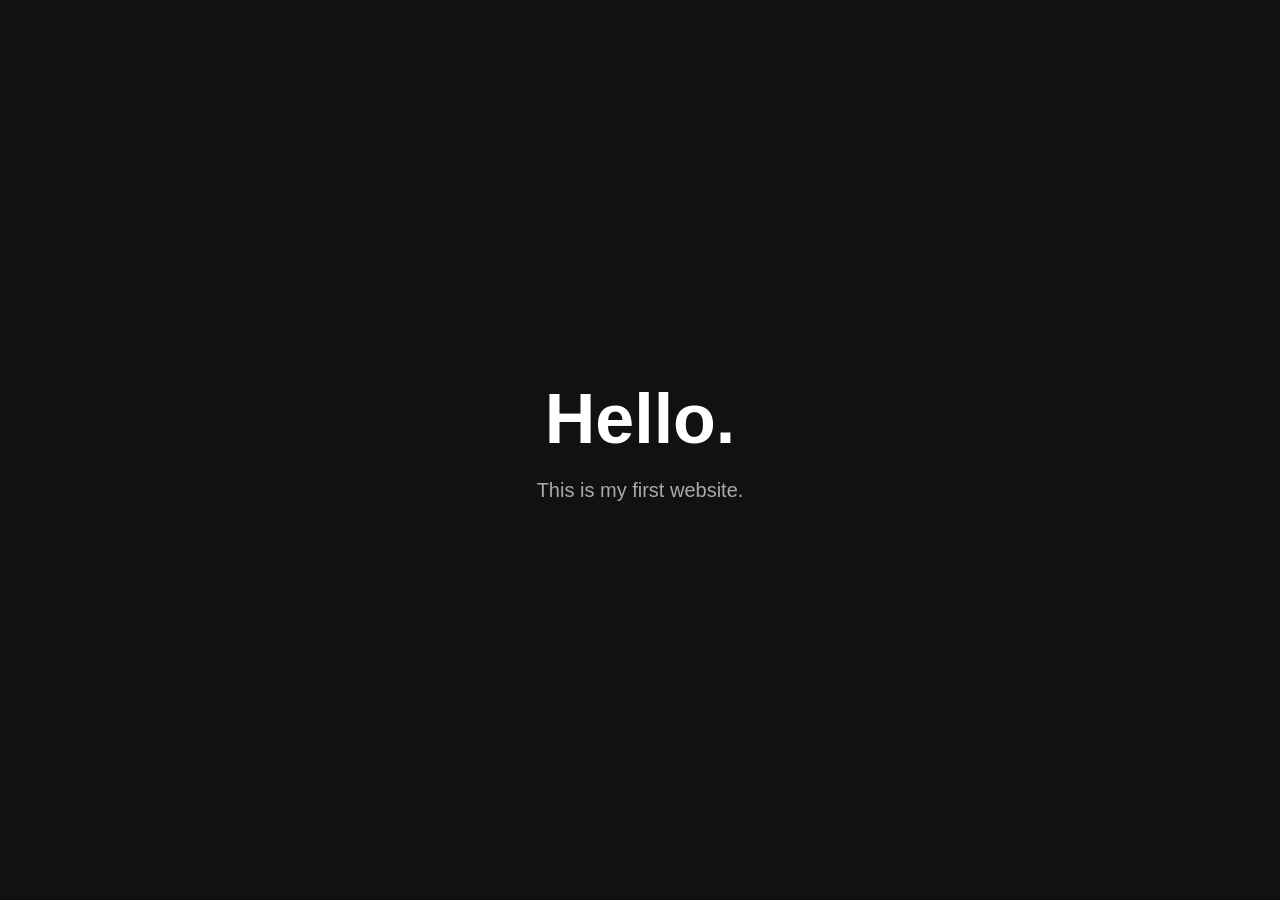
==== index.html @ 6b5e4e04 "Add initial HTML structure for the website" ====
<!DOCTYPE html>
<html lang="zh-CN">

<head>
    <meta charset="UTF-8">
    <meta name="viewport" content="width=device-width, initial-scale=1.0">
    <title>My Website</title>

    <style>
        body {
            margin: 0;
            font-family: Arial, sans-serif;
            background: #111;
            color: white;
        }

        .hero {
            height: 100vh;
            display: flex;
            flex-direction: column;
            justify-content: center;
            align-items: center;
        }

        h1 {
            font-size: 70px;
            margin: 0;
        }

        p {
            font-size: 20px;
            color: #aaa;
        }
    </style>
</head>

<body>

    <section class="hero">
        <h1>Hello.</h1>
        <p>This is my first website.</p>
    </section>

</body>

</html>
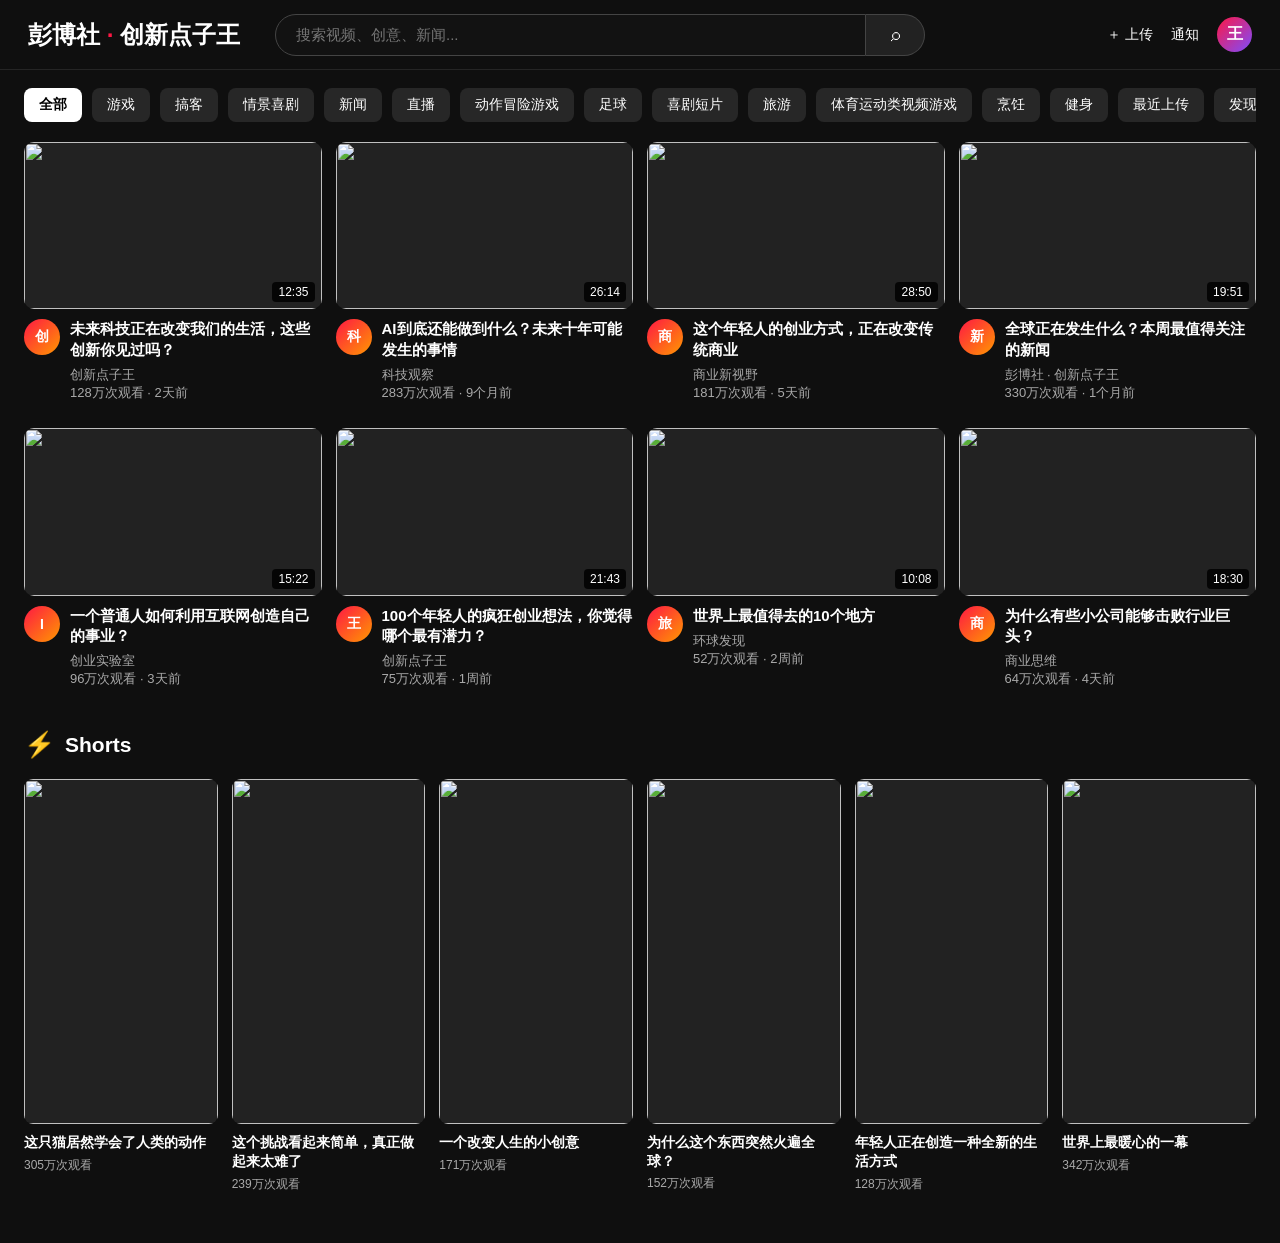
==== commit 7e3041f2: "Update index.html" ====
--- a/index.html
+++ b/index.html
@@ -1,46 +1,908 @@
 <!DOCTYPE html>
 <html lang="zh-CN">
-
 <head>
     <meta charset="UTF-8">
     <meta name="viewport" content="width=device-width, initial-scale=1.0">
-    <title>My Website</title>
+
+    <!-- 网站名称 -->
+    <title>彭博社 - 创新点子王</title>
 
     <style>
+        * {
+            box-sizing: border-box;
+            margin: 0;
+            padding: 0;
+        }
+
         body {
-            margin: 0;
-            font-family: Arial, sans-serif;
-            background: #111;
+            background: #0f0f0f;
+            color: #fff;
+            font-family: Arial, Helvetica, sans-serif;
+        }
+
+        /* =========================
+           顶部导航
+        ========================= */
+
+        .header {
+            height: 70px;
+            display: flex;
+            align-items: center;
+            padding: 0 28px;
+            border-bottom: 1px solid #252525;
+            position: sticky;
+            top: 0;
+            z-index: 100;
+            background: #0f0f0f;
+        }
+
+        .logo {
+            font-size: 24px;
+            font-weight: 900;
+            white-space: nowrap;
+            margin-right: 35px;
+        }
+
+        .logo span {
+            color: #ff1744;
+        }
+
+        .search {
+            flex: 1;
+            max-width: 650px;
+            display: flex;
+        }
+
+        .search input {
+            width: 100%;
+            height: 42px;
+            background: #121212;
+            border: 1px solid #444;
+            border-radius: 22px 0 0 22px;
             color: white;
-        }
-
-        .hero {
-            height: 100vh;
+            padding: 0 20px;
+            font-size: 15px;
+            outline: none;
+        }
+
+        .search button {
+            width: 65px;
+            border: 1px solid #444;
+            border-left: none;
+            border-radius: 0 22px 22px 0;
+            background: #222;
+            color: white;
+            cursor: pointer;
+            font-size: 18px;
+        }
+
+        .header-right {
+            margin-left: auto;
             display: flex;
-            flex-direction: column;
+            gap: 18px;
+            align-items: center;
+        }
+
+        .header-btn {
+            color: white;
+            font-size: 14px;
+            cursor: pointer;
+        }
+
+        .avatar {
+            width: 35px;
+            height: 35px;
+            background: linear-gradient(135deg, #ff1744, #7c4dff);
+            border-radius: 50%;
+            display: flex;
+            align-items: center;
             justify-content: center;
+            font-weight: bold;
+        }
+
+        /* =========================
+           页面主体
+        ========================= */
+
+        .main {
+            padding: 18px 24px 50px;
+        }
+
+        /* 分类 */
+
+        .categories {
+            display: flex;
+            gap: 10px;
+            overflow-x: auto;
+            padding-bottom: 20px;
+            scrollbar-width: none;
+        }
+
+        .categories::-webkit-scrollbar {
+            display: none;
+        }
+
+        .category {
+            flex-shrink: 0;
+            background: #272727;
+            border-radius: 8px;
+            padding: 8px 15px;
+            font-size: 14px;
+            cursor: pointer;
+            white-space: nowrap;
+            transition: .2s;
+        }
+
+        .category:hover {
+            background: #3b3b3b;
+        }
+
+        .category.active {
+            background: white;
+            color: black;
+            font-weight: bold;
+        }
+
+        /* =========================
+           视频网格
+        ========================= */
+
+        .video-grid {
+            display: grid;
+            grid-template-columns: repeat(4, 1fr);
+            gap: 26px 14px;
+        }
+
+        .video-card {
+            min-width: 0;
+            cursor: pointer;
+        }
+
+        .thumbnail {
+            position: relative;
+            width: 100%;
+            aspect-ratio: 16 / 9;
+            border-radius: 10px;
+            overflow: hidden;
+            background: #222;
+        }
+
+        .thumbnail img {
+            width: 100%;
+            height: 100%;
+            object-fit: cover;
+            transition: transform .3s;
+        }
+
+        .video-card:hover .thumbnail img {
+            transform: scale(1.04);
+        }
+
+        .duration {
+            position: absolute;
+            right: 7px;
+            bottom: 7px;
+            background: rgba(0,0,0,.85);
+            padding: 3px 6px;
+            border-radius: 4px;
+            font-size: 12px;
+        }
+
+        .video-info {
+            display: flex;
+            margin-top: 10px;
+        }
+
+        .channel-avatar {
+            width: 36px;
+            height: 36px;
+            flex-shrink: 0;
+            border-radius: 50%;
+            background: linear-gradient(135deg,#ff1744,#ff9800);
+            display: flex;
             align-items: center;
-        }
-
-        h1 {
-            font-size: 70px;
-            margin: 0;
-        }
-
-        p {
-            font-size: 20px;
+            justify-content: center;
+            font-size: 14px;
+            font-weight: bold;
+            margin-right: 10px;
+        }
+
+        .video-text {
+            min-width: 0;
+        }
+
+        .video-title {
+            font-size: 15px;
+            font-weight: 600;
+            line-height: 1.35;
+            display: -webkit-box;
+            -webkit-line-clamp: 2;
+            -webkit-box-orient: vertical;
+            overflow: hidden;
+        }
+
+        .video-meta {
+            margin-top: 6px;
             color: #aaa;
-        }
+            font-size: 13px;
+            line-height: 1.4;
+        }
+
+        /* =========================
+           Shorts
+        ========================= */
+
+        .shorts-section {
+            margin-top: 42px;
+        }
+
+        .shorts-title {
+            display: flex;
+            align-items: center;
+            gap: 10px;
+            margin-bottom: 20px;
+            font-size: 21px;
+            font-weight: bold;
+        }
+
+        .shorts-icon {
+            color: #ff1744;
+            font-size: 25px;
+        }
+
+        .shorts-grid {
+            display: grid;
+            grid-template-columns: repeat(6, 1fr);
+            gap: 14px;
+        }
+
+        .short-card {
+            cursor: pointer;
+            min-width: 0;
+        }
+
+        .short-thumbnail {
+            position: relative;
+            width: 100%;
+            aspect-ratio: 9 / 16;
+            border-radius: 9px;
+            overflow: hidden;
+            background: #222;
+        }
+
+        .short-thumbnail img {
+            width: 100%;
+            height: 100%;
+            object-fit: cover;
+            transition: transform .3s;
+        }
+
+        .short-card:hover img {
+            transform: scale(1.04);
+        }
+
+        .short-title {
+            margin-top: 9px;
+            font-size: 14px;
+            line-height: 1.35;
+            font-weight: 600;
+
+            display: -webkit-box;
+            -webkit-line-clamp: 2;
+            -webkit-box-orient: vertical;
+            overflow: hidden;
+        }
+
+        .short-views {
+            color: #aaa;
+            font-size: 12px;
+            margin-top: 5px;
+        }
+
+        /* =========================
+           手机端
+        ========================= */
+
+        @media (max-width: 1100px) {
+
+            .video-grid {
+                grid-template-columns: repeat(3, 1fr);
+            }
+
+            .shorts-grid {
+                grid-template-columns: repeat(5, 1fr);
+            }
+
+            .logo {
+                margin-right: 20px;
+            }
+        }
+
+        @media (max-width: 800px) {
+
+            .header {
+                padding: 0 15px;
+            }
+
+            .logo {
+                font-size: 19px;
+                margin-right: 15px;
+            }
+
+            .search {
+                display: none;
+            }
+
+            .main {
+                padding: 15px;
+            }
+
+            .video-grid {
+                grid-template-columns: repeat(2, 1fr);
+                gap: 22px 10px;
+            }
+
+            .shorts-grid {
+                grid-template-columns: repeat(3, 1fr);
+            }
+
+            .header-right {
+                gap: 10px;
+            }
+        }
+
+        @media (max-width: 500px) {
+
+            .video-grid {
+                grid-template-columns: 1fr;
+            }
+
+            .shorts-grid {
+                grid-template-columns: repeat(2, 1fr);
+            }
+
+            .header {
+                height: 58px;
+            }
+
+            .logo {
+                font-size: 17px;
+            }
+        }
+
     </style>
 </head>
 
 <body>
 
-    <section class="hero">
-        <h1>Hello.</h1>
-        <p>This is my first website.</p>
+<!-- =========================
+     顶部
+========================= -->
+
+<header class="header">
+
+    <div class="logo">
+        彭博社 <span>·</span> 创新点子王
+    </div>
+
+    <div class="search">
+        <input
+            type="text"
+            placeholder="搜索视频、创意、新闻..."
+        >
+        <button>⌕</button>
+    </div>
+
+    <div class="header-right">
+        <div class="header-btn">＋ 上传</div>
+        <div class="header-btn">通知</div>
+        <div class="avatar">王</div>
+    </div>
+
+</header>
+
+
+<!-- =========================
+     主体
+========================= -->
+
+<main class="main">
+
+    <!-- 分类 -->
+
+    <div class="categories">
+
+        <div class="category active">全部</div>
+        <div class="category">游戏</div>
+        <div class="category">搞客</div>
+        <div class="category">情景喜剧</div>
+        <div class="category">新闻</div>
+        <div class="category">直播</div>
+        <div class="category">动作冒险游戏</div>
+        <div class="category">足球</div>
+        <div class="category">喜剧短片</div>
+        <div class="category">旅游</div>
+        <div class="category">体育运动类视频游戏</div>
+        <div class="category">烹饪</div>
+        <div class="category">健身</div>
+        <div class="category">最近上传</div>
+        <div class="category">发现新视频</div>
+
+    </div>
+
+
+    <!-- =========================
+         普通视频
+    ========================= -->
+
+    <section class="video-grid">
+
+        <!-- 视频 1 -->
+
+        <article class="video-card">
+
+            <div class="thumbnail">
+                <img src="https://images.unsplash.com/photo-1518770660439-4636190af475?auto=format&fit=crop&w=1200&q=80">
+
+                <span class="duration">12:35</span>
+            </div>
+
+            <div class="video-info">
+
+                <div class="channel-avatar">创</div>
+
+                <div class="video-text">
+
+                    <div class="video-title">
+                        未来科技正在改变我们的生活，这些创新你见过吗？
+                    </div>
+
+                    <div class="video-meta">
+                        创新点子王<br>
+                        128万次观看 · 2天前
+                    </div>
+
+                </div>
+
+            </div>
+
+        </article>
+
+
+        <!-- 视频 2 -->
+
+        <article class="video-card">
+
+            <div class="thumbnail">
+
+                <img src="https://images.unsplash.com/photo-1485827404703-89b55fcc595e?auto=format&fit=crop&w=1200&q=80">
+
+                <span class="duration">26:14</span>
+
+            </div>
+
+            <div class="video-info">
+
+                <div class="channel-avatar">科</div>
+
+                <div class="video-text">
+
+                    <div class="video-title">
+                        AI到底还能做到什么？未来十年可能发生的事情
+                    </div>
+
+                    <div class="video-meta">
+                        科技观察<br>
+                        283万次观看 · 9个月前
+                    </div>
+
+                </div>
+
+            </div>
+
+        </article>
+
+
+        <!-- 视频 3 -->
+
+        <article class="video-card">
+
+            <div class="thumbnail">
+
+                <img src="https://images.unsplash.com/photo-1556761175-b413da4baf72?auto=format&fit=crop&w=1200&q=80">
+
+                <span class="duration">28:50</span>
+
+            </div>
+
+            <div class="video-info">
+
+                <div class="channel-avatar">商</div>
+
+                <div class="video-text">
+
+                    <div class="video-title">
+                        这个年轻人的创业方式，正在改变传统商业
+                    </div>
+
+                    <div class="video-meta">
+                        商业新视野<br>
+                        181万次观看 · 5天前
+                    </div>
+
+                </div>
+
+            </div>
+
+        </article>
+
+
+        <!-- 视频 4 -->
+
+        <article class="video-card">
+
+            <div class="thumbnail">
+
+                <img src="https://images.unsplash.com/photo-1495020689067-958852a7765e?auto=format&fit=crop&w=1200&q=80">
+
+                <span class="duration">19:51</span>
+
+            </div>
+
+            <div class="video-info">
+
+                <div class="channel-avatar">新</div>
+
+                <div class="video-text">
+
+                    <div class="video-title">
+                        全球正在发生什么？本周最值得关注的新闻
+                    </div>
+
+                    <div class="video-meta">
+                        彭博社 · 创新点子王<br>
+                        330万次观看 · 1个月前
+                    </div>
+
+                </div>
+
+            </div>
+
+        </article>
+
+
+        <!-- 视频 5 -->
+
+        <article class="video-card">
+
+            <div class="thumbnail">
+
+                <img src="https://images.unsplash.com/photo-1516321318423-f06f85e504b3?auto=format&fit=crop&w=1200&q=80">
+
+                <span class="duration">15:22</span>
+
+            </div>
+
+            <div class="video-info">
+
+                <div class="channel-avatar">I</div>
+
+                <div class="video-text">
+
+                    <div class="video-title">
+                        一个普通人如何利用互联网创造自己的事业？
+                    </div>
+
+                    <div class="video-meta">
+                        创业实验室<br>
+                        96万次观看 · 3天前
+                    </div>
+
+                </div>
+
+            </div>
+
+        </article>
+
+
+        <!-- 视频 6 -->
+
+        <article class="video-card">
+
+            <div class="thumbnail">
+
+                <img src="https://images.unsplash.com/photo-1517245386807-bb43f82c33c4?auto=format&fit=crop&w=1200&q=80">
+
+                <span class="duration">21:43</span>
+
+            </div>
+
+            <div class="video-info">
+
+                <div class="channel-avatar">王</div>
+
+                <div class="video-text">
+
+                    <div class="video-title">
+                        100个年轻人的疯狂创业想法，你觉得哪个最有潜力？
+                    </div>
+
+                    <div class="video-meta">
+                        创新点子王<br>
+                        75万次观看 · 1周前
+                    </div>
+
+                </div>
+
+            </div>
+
+        </article>
+
+
+        <!-- 视频 7 -->
+
+        <article class="video-card">
+
+            <div class="thumbnail">
+
+                <img src="https://images.unsplash.com/photo-1492724441997-5dc865305da7?auto=format&fit=crop&w=1200&q=80">
+
+                <span class="duration">10:08</span>
+
+            </div>
+
+            <div class="video-info">
+
+                <div class="channel-avatar">旅</div>
+
+                <div class="video-text">
+
+                    <div class="video-title">
+                        世界上最值得去的10个地方
+                    </div>
+
+                    <div class="video-meta">
+                        环球发现<br>
+                        52万次观看 · 2周前
+                    </div>
+
+                </div>
+
+            </div>
+
+        </article>
+
+
+        <!-- 视频 8 -->
+
+        <article class="video-card">
+
+            <div class="thumbnail">
+
+                <img src="https://images.unsplash.com/photo-1531482615713-2afd69097998?auto=format&fit=crop&w=1200&q=80">
+
+                <span class="duration">18:30</span>
+
+            </div>
+
+            <div class="video-info">
+
+                <div class="channel-avatar">商</div>
+
+                <div class="video-text">
+
+                    <div class="video-title">
+                        为什么有些小公司能够击败行业巨头？
+                    </div>
+
+                    <div class="video-meta">
+                        商业思维<br>
+                        64万次观看 · 4天前
+                    </div>
+
+                </div>
+
+            </div>
+
+        </article>
+
     </section>
 
+
+    <!-- =========================
+         Shorts
+    ========================= -->
+
+    <section class="shorts-section">
+
+        <div class="shorts-title">
+
+            <span class="shorts-icon">⚡</span>
+
+            Shorts
+
+        </div>
+
+
+        <div class="shorts-grid">
+
+
+            <article class="short-card">
+
+                <div class="short-thumbnail">
+
+                    <img src="https://images.unsplash.com/photo-1519052537078-e6302a4968d4?auto=format&fit=crop&w=700&q=80">
+
+                </div>
+
+                <div class="short-title">
+                    这只猫居然学会了人类的动作
+                </div>
+
+                <div class="short-views">
+                    305万次观看
+                </div>
+
+            </article>
+
+
+            <article class="short-card">
+
+                <div class="short-thumbnail">
+
+                    <img src="https://images.unsplash.com/photo-1493225457124-a3eb161ffa5f?auto=format&fit=crop&w=700&q=80">
+
+                </div>
+
+                <div class="short-title">
+                    这个挑战看起来简单，真正做起来太难了
+                </div>
+
+                <div class="short-views">
+                    239万次观看
+                </div>
+
+            </article>
+
+
+            <article class="short-card">
+
+                <div class="short-thumbnail">
+
+                    <img src="https://images.unsplash.com/photo-1501386761578-eac5c94b800a?auto=format&fit=crop&w=700&q=80">
+
+                </div>
+
+                <div class="short-title">
+                    一个改变人生的小创意
+                </div>
+
+                <div class="short-views">
+                    171万次观看
+                </div>
+
+            </article>
+
+
+            <article class="short-card">
+
+                <div class="short-thumbnail">
+
+                    <img src="https://images.unsplash.com/photo-1531058020387-3be344556be6?auto=format&fit=crop&w=700&q=80">
+
+                </div>
+
+                <div class="short-title">
+                    为什么这个东西突然火遍全球？
+                </div>
+
+                <div class="short-views">
+                    152万次观看
+                </div>
+
+            </article>
+
+
+            <article class="short-card">
+
+                <div class="short-thumbnail">
+
+                    <img src="https://images.unsplash.com/photo-1556761175-4b46a572b786?auto=format&fit=crop&w=700&q=80">
+
+                </div>
+
+                <div class="short-title">
+                    年轻人正在创造一种全新的生活方式
+                </div>
+
+                <div class="short-views">
+                    128万次观看
+                </div>
+
+            </article>
+
+
+            <article class="short-card">
+
+                <div class="short-thumbnail">
+
+                    <img src="https://images.unsplash.com/photo-1529156069898-49953e39b3ac?auto=format&fit=crop&w=700&q=80">
+
+                </div>
+
+                <div class="short-title">
+                    世界上最暖心的一幕
+                </div>
+
+                <div class="short-views">
+                    342万次观看
+                </div>
+
+            </article>
+
+
+        </div>
+
+    </section>
+
+</main>
+
+
+<script>
+
+    // 分类按钮点击效果
+
+    const categories = document.querySelectorAll(".category");
+
+    categories.forEach(category => {
+
+        category.addEventListener("click", () => {
+
+            categories.forEach(item => {
+                item.classList.remove("active");
+            });
+
+            category.classList.add("active");
+
+        });
+
+    });
+
+
+    // 搜索功能
+
+    const searchInput = document.querySelector(".search input");
+
+    searchInput.addEventListener("keydown", function(event) {
+
+        if (event.key === "Enter") {
+
+            const keyword = this.value.trim();
+
+            if (keyword) {
+                alert("正在搜索：" + keyword);
+            }
+
+        }
+
+    });
+
+
+    // 视频点击
+
+    const cards = document.querySelectorAll(".video-card, .short-card");
+
+    cards.forEach(card => {
+
+        card.addEventListener("click", () => {
+
+            alert("这里以后可以跳转到视频播放页面");
+
+        });
+
+    });
+
+</script>
+
 </body>
-
 </html>
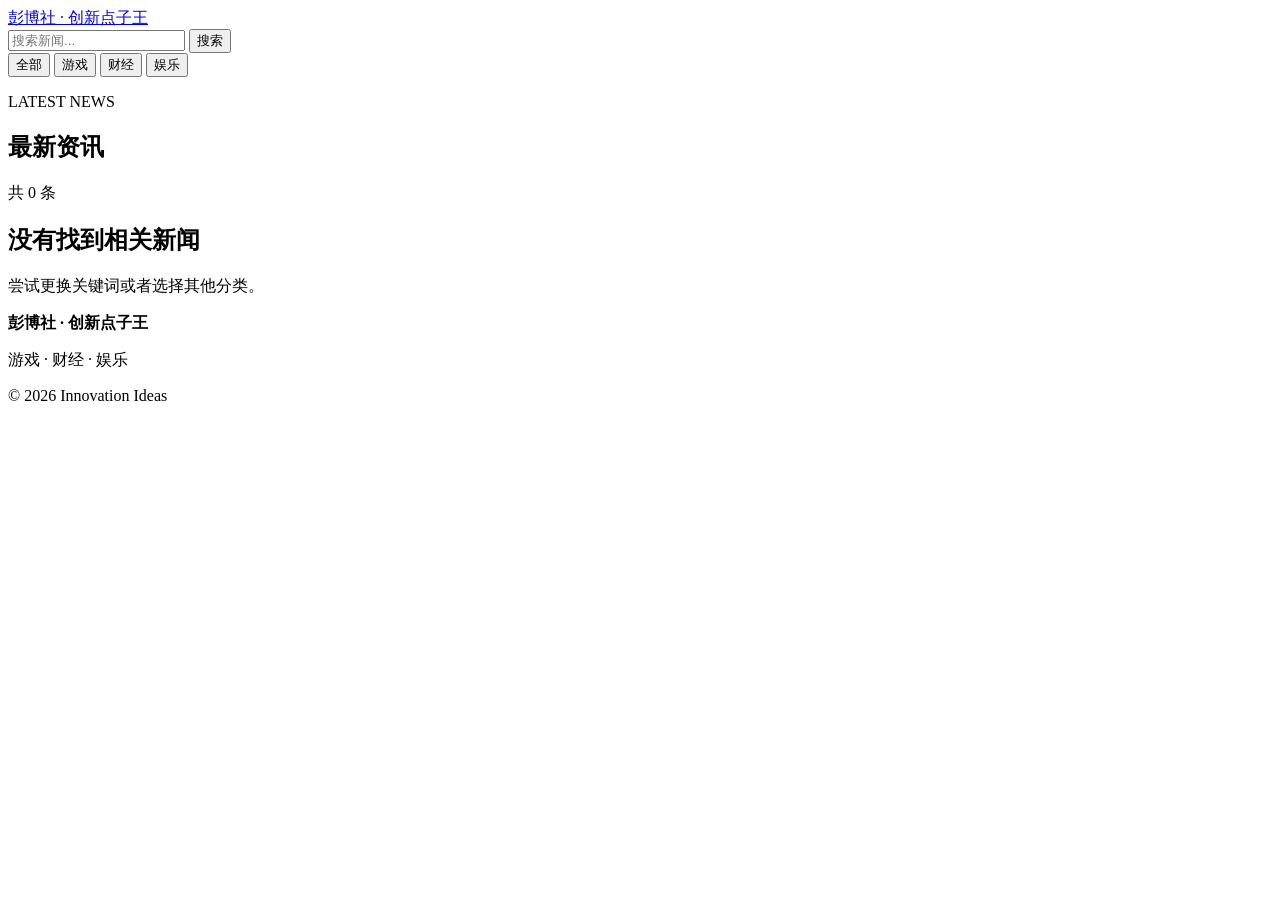
==== commit d748c3be: "Update index.html" ====
--- a/index.html
+++ b/index.html
@@ -1,908 +1,175 @@
 <!DOCTYPE html>
 <html lang="zh-CN">
+
 <head>
     <meta charset="UTF-8">
-    <meta name="viewport" content="width=device-width, initial-scale=1.0">
 
-    <!-- 网站名称 -->
-    <title>彭博社 - 创新点子王</title>
+    <meta name="viewport"
+        content="width=device-width, initial-scale=1.0">
 
-    <style>
-        * {
-            box-sizing: border-box;
-            margin: 0;
-            padding: 0;
-        }
+    <meta name="description"
+        content="彭博社 · 创新点子王 —— 游戏、财经、娱乐新闻">
 
-        body {
-            background: #0f0f0f;
-            color: #fff;
-            font-family: Arial, Helvetica, sans-serif;
-        }
+    <title>彭博社 · 创新点子王</title>
 
-        /* =========================
-           顶部导航
-        ========================= */
-
-        .header {
-            height: 70px;
-            display: flex;
-            align-items: center;
-            padding: 0 28px;
-            border-bottom: 1px solid #252525;
-            position: sticky;
-            top: 0;
-            z-index: 100;
-            background: #0f0f0f;
-        }
-
-        .logo {
-            font-size: 24px;
-            font-weight: 900;
-            white-space: nowrap;
-            margin-right: 35px;
-        }
-
-        .logo span {
-            color: #ff1744;
-        }
-
-        .search {
-            flex: 1;
-            max-width: 650px;
-            display: flex;
-        }
-
-        .search input {
-            width: 100%;
-            height: 42px;
-            background: #121212;
-            border: 1px solid #444;
-            border-radius: 22px 0 0 22px;
-            color: white;
-            padding: 0 20px;
-            font-size: 15px;
-            outline: none;
-        }
-
-        .search button {
-            width: 65px;
-            border: 1px solid #444;
-            border-left: none;
-            border-radius: 0 22px 22px 0;
-            background: #222;
-            color: white;
-            cursor: pointer;
-            font-size: 18px;
-        }
-
-        .header-right {
-            margin-left: auto;
-            display: flex;
-            gap: 18px;
-            align-items: center;
-        }
-
-        .header-btn {
-            color: white;
-            font-size: 14px;
-            cursor: pointer;
-        }
-
-        .avatar {
-            width: 35px;
-            height: 35px;
-            background: linear-gradient(135deg, #ff1744, #7c4dff);
-            border-radius: 50%;
-            display: flex;
-            align-items: center;
-            justify-content: center;
-            font-weight: bold;
-        }
-
-        /* =========================
-           页面主体
-        ========================= */
-
-        .main {
-            padding: 18px 24px 50px;
-        }
-
-        /* 分类 */
-
-        .categories {
-            display: flex;
-            gap: 10px;
-            overflow-x: auto;
-            padding-bottom: 20px;
-            scrollbar-width: none;
-        }
-
-        .categories::-webkit-scrollbar {
-            display: none;
-        }
-
-        .category {
-            flex-shrink: 0;
-            background: #272727;
-            border-radius: 8px;
-            padding: 8px 15px;
-            font-size: 14px;
-            cursor: pointer;
-            white-space: nowrap;
-            transition: .2s;
-        }
-
-        .category:hover {
-            background: #3b3b3b;
-        }
-
-        .category.active {
-            background: white;
-            color: black;
-            font-weight: bold;
-        }
-
-        /* =========================
-           视频网格
-        ========================= */
-
-        .video-grid {
-            display: grid;
-            grid-template-columns: repeat(4, 1fr);
-            gap: 26px 14px;
-        }
-
-        .video-card {
-            min-width: 0;
-            cursor: pointer;
-        }
-
-        .thumbnail {
-            position: relative;
-            width: 100%;
-            aspect-ratio: 16 / 9;
-            border-radius: 10px;
-            overflow: hidden;
-            background: #222;
-        }
-
-        .thumbnail img {
-            width: 100%;
-            height: 100%;
-            object-fit: cover;
-            transition: transform .3s;
-        }
-
-        .video-card:hover .thumbnail img {
-            transform: scale(1.04);
-        }
-
-        .duration {
-            position: absolute;
-            right: 7px;
-            bottom: 7px;
-            background: rgba(0,0,0,.85);
-            padding: 3px 6px;
-            border-radius: 4px;
-            font-size: 12px;
-        }
-
-        .video-info {
-            display: flex;
-            margin-top: 10px;
-        }
-
-        .channel-avatar {
-            width: 36px;
-            height: 36px;
-            flex-shrink: 0;
-            border-radius: 50%;
-            background: linear-gradient(135deg,#ff1744,#ff9800);
-            display: flex;
-            align-items: center;
-            justify-content: center;
-            font-size: 14px;
-            font-weight: bold;
-            margin-right: 10px;
-        }
-
-        .video-text {
-            min-width: 0;
-        }
-
-        .video-title {
-            font-size: 15px;
-            font-weight: 600;
-            line-height: 1.35;
-            display: -webkit-box;
-            -webkit-line-clamp: 2;
-            -webkit-box-orient: vertical;
-            overflow: hidden;
-        }
-
-        .video-meta {
-            margin-top: 6px;
-            color: #aaa;
-            font-size: 13px;
-            line-height: 1.4;
-        }
-
-        /* =========================
-           Shorts
-        ========================= */
-
-        .shorts-section {
-            margin-top: 42px;
-        }
-
-        .shorts-title {
-            display: flex;
-            align-items: center;
-            gap: 10px;
-            margin-bottom: 20px;
-            font-size: 21px;
-            font-weight: bold;
-        }
-
-        .shorts-icon {
-            color: #ff1744;
-            font-size: 25px;
-        }
-
-        .shorts-grid {
-            display: grid;
-            grid-template-columns: repeat(6, 1fr);
-            gap: 14px;
-        }
-
-        .short-card {
-            cursor: pointer;
-            min-width: 0;
-        }
-
-        .short-thumbnail {
-            position: relative;
-            width: 100%;
-            aspect-ratio: 9 / 16;
-            border-radius: 9px;
-            overflow: hidden;
-            background: #222;
-        }
-
-        .short-thumbnail img {
-            width: 100%;
-            height: 100%;
-            object-fit: cover;
-            transition: transform .3s;
-        }
-
-        .short-card:hover img {
-            transform: scale(1.04);
-        }
-
-        .short-title {
-            margin-top: 9px;
-            font-size: 14px;
-            line-height: 1.35;
-            font-weight: 600;
-
-            display: -webkit-box;
-            -webkit-line-clamp: 2;
-            -webkit-box-orient: vertical;
-            overflow: hidden;
-        }
-
-        .short-views {
-            color: #aaa;
-            font-size: 12px;
-            margin-top: 5px;
-        }
-
-        /* =========================
-           手机端
-        ========================= */
-
-        @media (max-width: 1100px) {
-
-            .video-grid {
-                grid-template-columns: repeat(3, 1fr);
-            }
-
-            .shorts-grid {
-                grid-template-columns: repeat(5, 1fr);
-            }
-
-            .logo {
-                margin-right: 20px;
-            }
-        }
-
-        @media (max-width: 800px) {
-
-            .header {
-                padding: 0 15px;
-            }
-
-            .logo {
-                font-size: 19px;
-                margin-right: 15px;
-            }
-
-            .search {
-                display: none;
-            }
-
-            .main {
-                padding: 15px;
-            }
-
-            .video-grid {
-                grid-template-columns: repeat(2, 1fr);
-                gap: 22px 10px;
-            }
-
-            .shorts-grid {
-                grid-template-columns: repeat(3, 1fr);
-            }
-
-            .header-right {
-                gap: 10px;
-            }
-        }
-
-        @media (max-width: 500px) {
-
-            .video-grid {
-                grid-template-columns: 1fr;
-            }
-
-            .shorts-grid {
-                grid-template-columns: repeat(2, 1fr);
-            }
-
-            .header {
-                height: 58px;
-            }
-
-            .logo {
-                font-size: 17px;
-            }
-        }
-
-    </style>
+    <link rel="stylesheet" href="style.css">
 </head>
 
 <body>
 
-<!-- =========================
-     顶部
-========================= -->
+    <!-- =========================
+         顶部
+    ========================== -->
 
-<header class="header">
+    <header class="site-header">
 
-    <div class="logo">
-        彭博社 <span>·</span> 创新点子王
-    </div>
+        <div class="header-inner">
 
-    <div class="search">
-        <input
-            type="text"
-            placeholder="搜索视频、创意、新闻..."
-        >
-        <button>⌕</button>
-    </div>
+            <a href="index.html" class="logo">
+                彭博社 · 创新点子王
+            </a>
 
-    <div class="header-right">
-        <div class="header-btn">＋ 上传</div>
-        <div class="header-btn">通知</div>
-        <div class="avatar">王</div>
-    </div>
+            <div class="header-right">
 
-</header>
+                <div class="search-box">
+                    <input
+                        type="text"
+                        id="searchInput"
+                        placeholder="搜索新闻..."
+                    >
 
-
-<!-- =========================
-     主体
-========================= -->
-
-<main class="main">
-
-    <!-- 分类 -->
-
-    <div class="categories">
-
-        <div class="category active">全部</div>
-        <div class="category">游戏</div>
-        <div class="category">搞客</div>
-        <div class="category">情景喜剧</div>
-        <div class="category">新闻</div>
-        <div class="category">直播</div>
-        <div class="category">动作冒险游戏</div>
-        <div class="category">足球</div>
-        <div class="category">喜剧短片</div>
-        <div class="category">旅游</div>
-        <div class="category">体育运动类视频游戏</div>
-        <div class="category">烹饪</div>
-        <div class="category">健身</div>
-        <div class="category">最近上传</div>
-        <div class="category">发现新视频</div>
-
-    </div>
-
-
-    <!-- =========================
-         普通视频
-    ========================= -->
-
-    <section class="video-grid">
-
-        <!-- 视频 1 -->
-
-        <article class="video-card">
-
-            <div class="thumbnail">
-                <img src="https://images.unsplash.com/photo-1518770660439-4636190af475?auto=format&fit=crop&w=1200&q=80">
-
-                <span class="duration">12:35</span>
-            </div>
-
-            <div class="video-info">
-
-                <div class="channel-avatar">创</div>
-
-                <div class="video-text">
-
-                    <div class="video-title">
-                        未来科技正在改变我们的生活，这些创新你见过吗？
-                    </div>
-
-                    <div class="video-meta">
-                        创新点子王<br>
-                        128万次观看 · 2天前
-                    </div>
-
+                    <button id="searchButton">
+                        搜索
+                    </button>
                 </div>
 
             </div>
 
-        </article>
+        </div>
 
-
-        <!-- 视频 2 -->
-
-        <article class="video-card">
-
-            <div class="thumbnail">
-
-                <img src="https://images.unsplash.com/photo-1485827404703-89b55fcc595e?auto=format&fit=crop&w=1200&q=80">
-
-                <span class="duration">26:14</span>
-
-            </div>
-
-            <div class="video-info">
-
-                <div class="channel-avatar">科</div>
-
-                <div class="video-text">
-
-                    <div class="video-title">
-                        AI到底还能做到什么？未来十年可能发生的事情
-                    </div>
-
-                    <div class="video-meta">
-                        科技观察<br>
-                        283万次观看 · 9个月前
-                    </div>
-
-                </div>
-
-            </div>
-
-        </article>
-
-
-        <!-- 视频 3 -->
-
-        <article class="video-card">
-
-            <div class="thumbnail">
-
-                <img src="https://images.unsplash.com/photo-1556761175-b413da4baf72?auto=format&fit=crop&w=1200&q=80">
-
-                <span class="duration">28:50</span>
-
-            </div>
-
-            <div class="video-info">
-
-                <div class="channel-avatar">商</div>
-
-                <div class="video-text">
-
-                    <div class="video-title">
-                        这个年轻人的创业方式，正在改变传统商业
-                    </div>
-
-                    <div class="video-meta">
-                        商业新视野<br>
-                        181万次观看 · 5天前
-                    </div>
-
-                </div>
-
-            </div>
-
-        </article>
-
-
-        <!-- 视频 4 -->
-
-        <article class="video-card">
-
-            <div class="thumbnail">
-
-                <img src="https://images.unsplash.com/photo-1495020689067-958852a7765e?auto=format&fit=crop&w=1200&q=80">
-
-                <span class="duration">19:51</span>
-
-            </div>
-
-            <div class="video-info">
-
-                <div class="channel-avatar">新</div>
-
-                <div class="video-text">
-
-                    <div class="video-title">
-                        全球正在发生什么？本周最值得关注的新闻
-                    </div>
-
-                    <div class="video-meta">
-                        彭博社 · 创新点子王<br>
-                        330万次观看 · 1个月前
-                    </div>
-
-                </div>
-
-            </div>
-
-        </article>
-
-
-        <!-- 视频 5 -->
-
-        <article class="video-card">
-
-            <div class="thumbnail">
-
-                <img src="https://images.unsplash.com/photo-1516321318423-f06f85e504b3?auto=format&fit=crop&w=1200&q=80">
-
-                <span class="duration">15:22</span>
-
-            </div>
-
-            <div class="video-info">
-
-                <div class="channel-avatar">I</div>
-
-                <div class="video-text">
-
-                    <div class="video-title">
-                        一个普通人如何利用互联网创造自己的事业？
-                    </div>
-
-                    <div class="video-meta">
-                        创业实验室<br>
-                        96万次观看 · 3天前
-                    </div>
-
-                </div>
-
-            </div>
-
-        </article>
-
-
-        <!-- 视频 6 -->
-
-        <article class="video-card">
-
-            <div class="thumbnail">
-
-                <img src="https://images.unsplash.com/photo-1517245386807-bb43f82c33c4?auto=format&fit=crop&w=1200&q=80">
-
-                <span class="duration">21:43</span>
-
-            </div>
-
-            <div class="video-info">
-
-                <div class="channel-avatar">王</div>
-
-                <div class="video-text">
-
-                    <div class="video-title">
-                        100个年轻人的疯狂创业想法，你觉得哪个最有潜力？
-                    </div>
-
-                    <div class="video-meta">
-                        创新点子王<br>
-                        75万次观看 · 1周前
-                    </div>
-
-                </div>
-
-            </div>
-
-        </article>
-
-
-        <!-- 视频 7 -->
-
-        <article class="video-card">
-
-            <div class="thumbnail">
-
-                <img src="https://images.unsplash.com/photo-1492724441997-5dc865305da7?auto=format&fit=crop&w=1200&q=80">
-
-                <span class="duration">10:08</span>
-
-            </div>
-
-            <div class="video-info">
-
-                <div class="channel-avatar">旅</div>
-
-                <div class="video-text">
-
-                    <div class="video-title">
-                        世界上最值得去的10个地方
-                    </div>
-
-                    <div class="video-meta">
-                        环球发现<br>
-                        52万次观看 · 2周前
-                    </div>
-
-                </div>
-
-            </div>
-
-        </article>
-
-
-        <!-- 视频 8 -->
-
-        <article class="video-card">
-
-            <div class="thumbnail">
-
-                <img src="https://images.unsplash.com/photo-1531482615713-2afd69097998?auto=format&fit=crop&w=1200&q=80">
-
-                <span class="duration">18:30</span>
-
-            </div>
-
-            <div class="video-info">
-
-                <div class="channel-avatar">商</div>
-
-                <div class="video-text">
-
-                    <div class="video-title">
-                        为什么有些小公司能够击败行业巨头？
-                    </div>
-
-                    <div class="video-meta">
-                        商业思维<br>
-                        64万次观看 · 4天前
-                    </div>
-
-                </div>
-
-            </div>
-
-        </article>
-
-    </section>
+    </header>
 
 
     <!-- =========================
-         Shorts
-    ========================= -->
+         分类导航
+    ========================== -->
 
-    <section class="shorts-section">
+    <nav class="category-nav">
 
-        <div class="shorts-title">
+        <div class="category-inner">
 
-            <span class="shorts-icon">⚡</span>
+            <button
+                class="category-button active"
+                data-category="全部">
+                全部
+            </button>
 
-            Shorts
+            <button
+                class="category-button"
+                data-category="游戏">
+                游戏
+            </button>
+
+            <button
+                class="category-button"
+                data-category="财经">
+                财经
+            </button>
+
+            <button
+                class="category-button"
+                data-category="娱乐">
+                娱乐
+            </button>
 
         </div>
 
-
-        <div class="shorts-grid">
+    </nav>
 
 
-            <article class="short-card">
+    <!-- =========================
+         主内容
+    ========================== -->
 
-                <div class="short-thumbnail">
+    <main class="main-container">
 
-                    <img src="https://images.unsplash.com/photo-1519052537078-e6302a4968d4?auto=format&fit=crop&w=700&q=80">
+        <!-- 页面标题 -->
 
-                </div>
+        <section class="page-heading">
 
-                <div class="short-title">
-                    这只猫居然学会了人类的动作
-                </div>
+            <div>
+                <p class="small-heading">
+                    LATEST NEWS
+                </p>
 
-                <div class="short-views">
-                    305万次观看
-                </div>
+                <h1 id="pageTitle">
+                    最新资讯
+                </h1>
+            </div>
 
-            </article>
+            <p class="news-count">
+                共 <span id="newsCount">0</span> 条
+            </p>
+
+        </section>
 
 
-            <article class="short-card">
+        <!-- =========================
+             新闻区域
+        ========================== -->
 
-                <div class="short-thumbnail">
+        <section
+            id="newsGrid"
+            class="news-grid">
 
-                    <img src="https://images.unsplash.com/photo-1493225457124-a3eb161ffa5f?auto=format&fit=crop&w=700&q=80">
+            <!-- JavaScript 会自动生成新闻 -->
 
-                </div>
-
-                <div class="short-title">
-                    这个挑战看起来简单，真正做起来太难了
-                </div>
-
-                <div class="short-views">
-                    239万次观看
-                </div>
-
-            </article>
+        </section>
 
 
-            <article class="short-card">
+        <!-- 没有搜索结果 -->
 
-                <div class="short-thumbnail">
+        <div
+            id="emptyMessage"
+            class="empty-message">
 
-                    <img src="https://images.unsplash.com/photo-1501386761578-eac5c94b800a?auto=format&fit=crop&w=700&q=80">
+            <h2>没有找到相关新闻</h2>
 
-                </div>
-
-                <div class="short-title">
-                    一个改变人生的小创意
-                </div>
-
-                <div class="short-views">
-                    171万次观看
-                </div>
-
-            </article>
-
-
-            <article class="short-card">
-
-                <div class="short-thumbnail">
-
-                    <img src="https://images.unsplash.com/photo-1531058020387-3be344556be6?auto=format&fit=crop&w=700&q=80">
-
-                </div>
-
-                <div class="short-title">
-                    为什么这个东西突然火遍全球？
-                </div>
-
-                <div class="short-views">
-                    152万次观看
-                </div>
-
-            </article>
-
-
-            <article class="short-card">
-
-                <div class="short-thumbnail">
-
-                    <img src="https://images.unsplash.com/photo-1556761175-4b46a572b786?auto=format&fit=crop&w=700&q=80">
-
-                </div>
-
-                <div class="short-title">
-                    年轻人正在创造一种全新的生活方式
-                </div>
-
-                <div class="short-views">
-                    128万次观看
-                </div>
-
-            </article>
-
-
-            <article class="short-card">
-
-                <div class="short-thumbnail">
-
-                    <img src="https://images.unsplash.com/photo-1529156069898-49953e39b3ac?auto=format&fit=crop&w=700&q=80">
-
-                </div>
-
-                <div class="short-title">
-                    世界上最暖心的一幕
-                </div>
-
-                <div class="short-views">
-                    342万次观看
-                </div>
-
-            </article>
-
+            <p>
+                尝试更换关键词或者选择其他分类。
+            </p>
 
         </div>
 
-    </section>
-
-</main>
+    </main>
 
 
-<script>
+    <!-- =========================
+         页脚
+    ========================== -->
 
-    // 分类按钮点击效果
+    <footer class="site-footer">
 
-    const categories = document.querySelectorAll(".category");
+        <div class="footer-inner">
 
-    categories.forEach(category => {
+            <div>
+                <strong>彭博社 · 创新点子王</strong>
+                <p>
+                    游戏 · 财经 · 娱乐
+                </p>
+            </div>
 
-        category.addEventListener("click", () => {
+            <div class="footer-copy">
+                © 2026 Innovation Ideas
+            </div>
 
-            categories.forEach(item => {
-                item.classList.remove("active");
-            });
+        </div>
 
-            category.classList.add("active");
-
-        });
-
-    });
+    </footer>
 
 
-    // 搜索功能
-
-    const searchInput = document.querySelector(".search input");
-
-    searchInput.addEventListener("keydown", function(event) {
-
-        if (event.key === "Enter") {
-
-            const keyword = this.value.trim();
-
-            if (keyword) {
-                alert("正在搜索：" + keyword);
-            }
-
-        }
-
-    });
-
-
-    // 视频点击
-
-    const cards = document.querySelectorAll(".video-card, .short-card");
-
-    cards.forEach(card => {
-
-        card.addEventListener("click", () => {
-
-            alert("这里以后可以跳转到视频播放页面");
-
-        });
-
-    });
-
-</script>
+    <script src="script.js"></script>
 
 </body>
+
 </html>
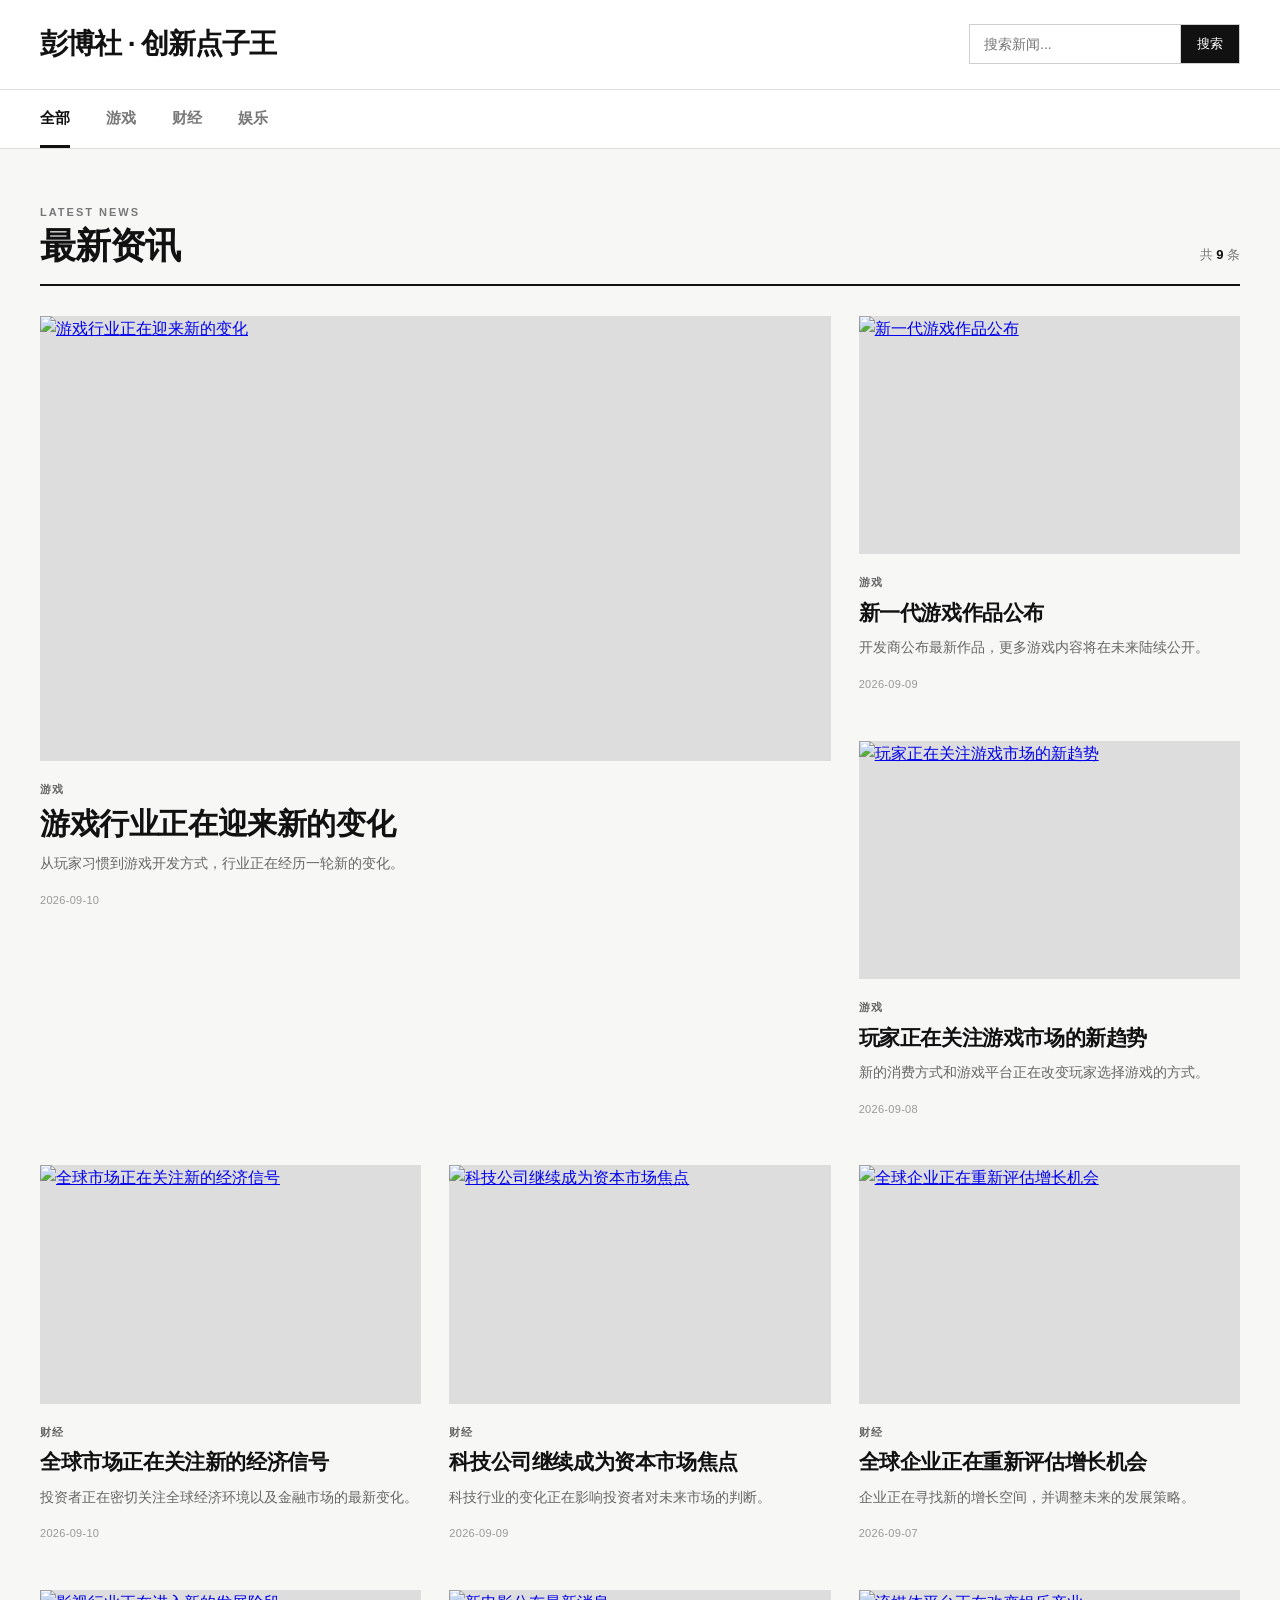
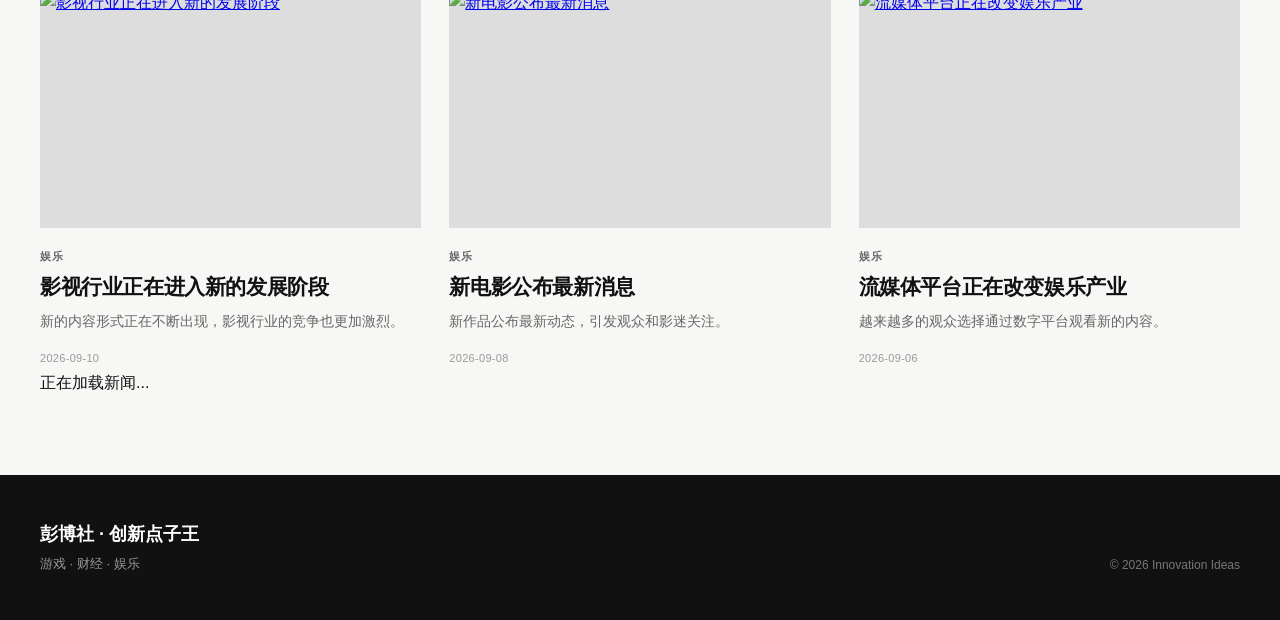
==== commit 593e24d7: "Update index.html" ====
--- a/index.html
+++ b/index.html
@@ -2,173 +2,194 @@
 <html lang="zh-CN">
 
 <head>
+
     <meta charset="UTF-8">
 
     <meta name="viewport"
         content="width=device-width, initial-scale=1.0">
 
     <meta name="description"
-        content="彭博社 · 创新点子王 —— 游戏、财经、娱乐新闻">
+        content="彭博社 · 创新点子王">
 
     <title>彭博社 · 创新点子王</title>
 
     <link rel="stylesheet" href="style.css">
+
 </head>
+
 
 <body>
 
-    <!-- =========================
-         顶部
-    ========================== -->
 
-    <header class="site-header">
+<header class="site-header">
 
-        <div class="header-inner">
+    <div class="header-inner">
 
-            <a href="index.html" class="logo">
-                彭博社 · 创新点子王
-            </a>
+        <a href="/" class="logo">
+            彭博社 · 创新点子王
+        </a>
 
-            <div class="header-right">
+        <div class="search-box">
 
-                <div class="search-box">
-                    <input
-                        type="text"
-                        id="searchInput"
-                        placeholder="搜索新闻..."
-                    >
+            <input
+                id="searchInput"
+                type="text"
+                placeholder="搜索新闻..."
+            >
 
-                    <button id="searchButton">
-                        搜索
-                    </button>
-                </div>
-
-            </div>
-
-        </div>
-
-    </header>
-
-
-    <!-- =========================
-         分类导航
-    ========================== -->
-
-    <nav class="category-nav">
-
-        <div class="category-inner">
-
-            <button
-                class="category-button active"
-                data-category="全部">
-                全部
-            </button>
-
-            <button
-                class="category-button"
-                data-category="游戏">
-                游戏
-            </button>
-
-            <button
-                class="category-button"
-                data-category="财经">
-                财经
-            </button>
-
-            <button
-                class="category-button"
-                data-category="娱乐">
-                娱乐
+            <button id="searchButton">
+                搜索
             </button>
 
         </div>
 
-    </nav>
+    </div>
+
+</header>
 
 
-    <!-- =========================
-         主内容
-    ========================== -->
 
-    <main class="main-container">
+<nav class="category-nav">
 
-        <!-- 页面标题 -->
+    <div class="category-inner">
 
-        <section class="page-heading">
+        <button
+            class="category-button active"
+            data-category="全部">
 
-            <div>
-                <p class="small-heading">
-                    LATEST NEWS
-                </p>
+            全部
 
-                <h1 id="pageTitle">
-                    最新资讯
-                </h1>
-            </div>
+        </button>
 
-            <p class="news-count">
-                共 <span id="newsCount">0</span> 条
+
+        <button
+            class="category-button"
+            data-category="游戏">
+
+            游戏
+
+        </button>
+
+
+        <button
+            class="category-button"
+            data-category="财经">
+
+            财经
+
+        </button>
+
+
+        <button
+            class="category-button"
+            data-category="娱乐">
+
+            娱乐
+
+        </button>
+
+    </div>
+
+</nav>
+
+
+
+<main class="main-container">
+
+
+    <section class="page-heading">
+
+        <div>
+
+            <p class="small-heading">
+                LATEST NEWS
             </p>
 
-        </section>
+            <h1 id="pageTitle">
+                最新资讯
+            </h1>
+
+        </div>
 
 
-        <!-- =========================
-             新闻区域
-        ========================== -->
+        <p class="news-count">
 
-        <section
-            id="newsGrid"
-            class="news-grid">
+            共
+            <span id="newsCount">0</span>
+            条
 
-            <!-- JavaScript 会自动生成新闻 -->
+        </p>
 
-        </section>
+    </section>
 
 
-        <!-- 没有搜索结果 -->
 
-        <div
-            id="emptyMessage"
-            class="empty-message">
+    <section
+        id="newsGrid"
+        class="news-grid">
 
-            <h2>没有找到相关新闻</h2>
+    </section>
+
+
+
+    <div
+        id="loading"
+        class="loading">
+
+        正在加载新闻...
+
+    </div>
+
+
+
+    <div
+        id="emptyMessage"
+        class="empty-message">
+
+        <h2>
+            没有找到相关新闻
+        </h2>
+
+        <p>
+            尝试更换分类或者搜索关键词。
+        </p>
+
+    </div>
+
+
+</main>
+
+
+
+<footer class="site-footer">
+
+    <div class="footer-inner">
+
+        <div>
+
+            <strong>
+                彭博社 · 创新点子王
+            </strong>
 
             <p>
-                尝试更换关键词或者选择其他分类。
+                游戏 · 财经 · 娱乐
             </p>
 
         </div>
 
-    </main>
 
+        <div class="footer-copy">
 
-    <!-- =========================
-         页脚
-    ========================== -->
-
-    <footer class="site-footer">
-
-        <div class="footer-inner">
-
-            <div>
-                <strong>彭博社 · 创新点子王</strong>
-                <p>
-                    游戏 · 财经 · 娱乐
-                </p>
-            </div>
-
-            <div class="footer-copy">
-                © 2026 Innovation Ideas
-            </div>
+            © 2026 Innovation Ideas
 
         </div>
 
-    </footer>
+    </div>
+
+</footer>
 
 
-    <script src="script.js"></script>
+<script src="script.js"></script>
 
 </body>
 
--- a/style.css
+++ b/style.css
@@ -0,0 +1,620 @@
+/* =========================
+   基础设置
+========================= */
+
+* {
+    margin: 0;
+    padding: 0;
+    box-sizing: border-box;
+}
+
+html {
+    scroll-behavior: smooth;
+}
+
+body {
+    font-family:
+        Arial,
+        "Helvetica Neue",
+        "PingFang SC",
+        "Microsoft YaHei",
+        sans-serif;
+
+    background: #f7f7f5;
+    color: #111;
+
+    line-height: 1.6;
+}
+
+
+/* =========================
+   顶部 Header
+========================= */
+
+.site-header {
+    width: 100%;
+
+    background: #ffffff;
+
+    border-bottom: 1px solid #dedede;
+
+    position: sticky;
+    top: 0;
+
+    z-index: 100;
+}
+
+.header-inner {
+    max-width: 1400px;
+
+    margin: 0 auto;
+
+    padding: 22px 40px;
+
+    display: flex;
+
+    align-items: center;
+
+    justify-content: space-between;
+
+    gap: 30px;
+}
+
+
+/* Logo */
+
+.logo {
+    text-decoration: none;
+
+    color: #111;
+
+    font-size: 28px;
+
+    font-weight: 800;
+
+    letter-spacing: -1px;
+
+    white-space: nowrap;
+}
+
+.logo:hover {
+    opacity: 0.7;
+}
+
+
+/* =========================
+   搜索框
+========================= */
+
+.search-box {
+    display: flex;
+
+    height: 40px;
+
+    border: 1px solid #cfcfcf;
+
+    background: white;
+}
+
+.search-box input {
+    width: 210px;
+
+    border: none;
+
+    outline: none;
+
+    padding: 0 14px;
+
+    font-size: 14px;
+
+    background: transparent;
+}
+
+.search-box button {
+    border: none;
+
+    border-left: 1px solid #d5d5d5;
+
+    padding: 0 16px;
+
+    background: #111;
+
+    color: white;
+
+    cursor: pointer;
+
+    font-size: 13px;
+}
+
+.search-box button:hover {
+    background: #333;
+}
+
+
+/* =========================
+   分类导航
+========================= */
+
+.category-nav {
+    background: #ffffff;
+
+    border-bottom: 1px solid #dedede;
+}
+
+.category-inner {
+    max-width: 1400px;
+
+    margin: 0 auto;
+
+    padding: 0 40px;
+
+    display: flex;
+
+    gap: 36px;
+
+    height: 58px;
+
+    align-items: center;
+}
+
+.category-button {
+    height: 58px;
+
+    padding: 0;
+
+    border: none;
+
+    background: transparent;
+
+    color: #777;
+
+    font-size: 15px;
+
+    font-weight: 600;
+
+    cursor: pointer;
+
+    position: relative;
+
+    transition: color 0.2s ease;
+}
+
+.category-button:hover {
+    color: #111;
+}
+
+.category-button.active {
+    color: #111;
+}
+
+.category-button.active::after {
+    content: "";
+
+    position: absolute;
+
+    left: 0;
+
+    right: 0;
+
+    bottom: 0;
+
+    height: 3px;
+
+    background: #111;
+}
+
+
+/* =========================
+   主内容
+========================= */
+
+.main-container {
+    max-width: 1400px;
+
+    margin: 0 auto;
+
+    padding: 55px 40px 80px;
+}
+
+
+/* =========================
+   页面标题
+========================= */
+
+.page-heading {
+    display: flex;
+
+    justify-content: space-between;
+
+    align-items: end;
+
+    border-bottom: 2px solid #111;
+
+    padding-bottom: 18px;
+
+    margin-bottom: 30px;
+}
+
+.small-heading {
+    font-size: 11px;
+
+    font-weight: 700;
+
+    letter-spacing: 2px;
+
+    color: #777;
+
+    margin-bottom: 5px;
+}
+
+.page-heading h1 {
+    font-size: 36px;
+
+    line-height: 1.1;
+
+    letter-spacing: -1px;
+}
+
+.news-count {
+    font-size: 13px;
+
+    color: #777;
+}
+
+.news-count span {
+    color: #111;
+
+    font-weight: 700;
+}
+
+
+/* =========================
+   新闻网格
+========================= */
+
+.news-grid {
+    display: grid;
+
+    grid-template-columns:
+        repeat(3, 1fr);
+
+    gap: 45px 28px;
+}
+
+
+/* =========================
+   新闻卡片
+========================= */
+
+.news-card {
+    min-width: 0;
+}
+
+
+/* 图片 */
+
+.news-image-link {
+    display: block;
+
+    width: 100%;
+
+    overflow: hidden;
+
+    background: #ddd;
+
+    aspect-ratio: 16 / 10;
+}
+
+.news-image {
+    width: 100%;
+
+    height: 100%;
+
+    object-fit: cover;
+
+    display: block;
+
+    transition:
+        transform 0.45s ease,
+        opacity 0.3s ease;
+}
+
+.news-image-link:hover .news-image {
+    transform: scale(1.04);
+
+    opacity: 0.9;
+}
+
+
+/* 新闻信息 */
+
+.news-info {
+    padding-top: 14px;
+}
+
+
+/* 分类 */
+
+.news-category {
+    display: inline-block;
+
+    font-size: 11px;
+
+    font-weight: 700;
+
+    letter-spacing: 1px;
+
+    margin-bottom: 7px;
+
+    color: #666;
+}
+
+
+/* 标题 */
+
+.news-title {
+    display: block;
+
+    color: #111;
+
+    text-decoration: none;
+
+    font-size: 21px;
+
+    line-height: 1.35;
+
+    font-weight: 700;
+
+    letter-spacing: -0.4px;
+
+    margin-bottom: 9px;
+}
+
+.news-title:hover {
+    text-decoration: underline;
+}
+
+
+/* 摘要 */
+
+.news-description {
+    color: #666;
+
+    font-size: 14px;
+
+    line-height: 1.7;
+
+    margin-bottom: 10px;
+}
+
+
+/* 日期 */
+
+.news-date {
+    font-size: 11px;
+
+    color: #999;
+
+    letter-spacing: 0.3px;
+}
+
+
+/* =========================
+   第一篇新闻
+   做成大卡片
+========================= */
+
+.news-card.featured {
+    grid-column: span 2;
+
+    grid-row: span 2;
+}
+
+.news-card.featured .news-image-link {
+    aspect-ratio: 16 / 9;
+}
+
+.news-card.featured .news-title {
+    font-size: 30px;
+
+    line-height: 1.25;
+}
+
+
+/* =========================
+   空结果
+========================= */
+
+.empty-message {
+    display: none;
+
+    text-align: center;
+
+    padding: 100px 20px;
+
+    color: #666;
+}
+
+.empty-message h2 {
+    color: #111;
+
+    font-size: 24px;
+
+    margin-bottom: 8px;
+}
+
+.empty-message p {
+    font-size: 14px;
+}
+
+
+/* =========================
+   页脚
+========================= */
+
+.site-footer {
+    background: #111;
+
+    color: white;
+}
+
+.footer-inner {
+    max-width: 1400px;
+
+    margin: 0 auto;
+
+    padding: 45px 40px;
+
+    display: flex;
+
+    justify-content: space-between;
+
+    gap: 30px;
+}
+
+.footer-inner strong {
+    font-size: 18px;
+}
+
+.footer-inner p {
+    color: #999;
+
+    font-size: 13px;
+
+    margin-top: 5px;
+}
+
+.footer-copy {
+    color: #777;
+
+    font-size: 12px;
+
+    align-self: end;
+}
+
+
+/* =========================
+   平板
+========================= */
+
+@media (max-width: 1000px) {
+
+    .news-grid {
+        grid-template-columns:
+            repeat(2, 1fr);
+    }
+
+    .news-card.featured {
+        grid-column: span 2;
+    }
+
+    .header-inner,
+    .category-inner,
+    .main-container,
+    .footer-inner {
+        padding-left: 25px;
+        padding-right: 25px;
+    }
+
+}
+
+
+/* =========================
+   手机
+========================= */
+
+@media (max-width: 650px) {
+
+    .header-inner {
+        padding-top: 16px;
+        padding-bottom: 16px;
+
+        align-items: flex-start;
+
+        flex-direction: column;
+
+        gap: 14px;
+    }
+
+    .logo {
+        font-size: 23px;
+    }
+
+    .header-right {
+        width: 100%;
+    }
+
+    .search-box {
+        width: 100%;
+    }
+
+    .search-box input {
+        flex: 1;
+
+        width: auto;
+    }
+
+
+    .category-inner {
+        padding-left: 20px;
+        padding-right: 20px;
+
+        gap: 25px;
+
+        overflow-x: auto;
+    }
+
+    .category-button {
+        flex-shrink: 0;
+    }
+
+
+    .main-container {
+        padding:
+            35px 20px 60px;
+    }
+
+
+    .page-heading {
+        align-items: flex-end;
+    }
+
+    .page-heading h1 {
+        font-size: 28px;
+    }
+
+
+    .news-grid {
+        grid-template-columns: 1fr;
+
+        gap: 38px;
+    }
+
+    .news-card.featured {
+        grid-column: span 1;
+
+        grid-row: auto;
+    }
+
+    .news-card.featured .news-title {
+        font-size: 25px;
+    }
+
+
+    .news-title {
+        font-size: 19px;
+    }
+
+
+    .footer-inner {
+        padding:
+            35px 20px;
+
+        flex-direction: column;
+    }
+
+    .footer-copy {
+        align-self: auto;
+    }
+
+}
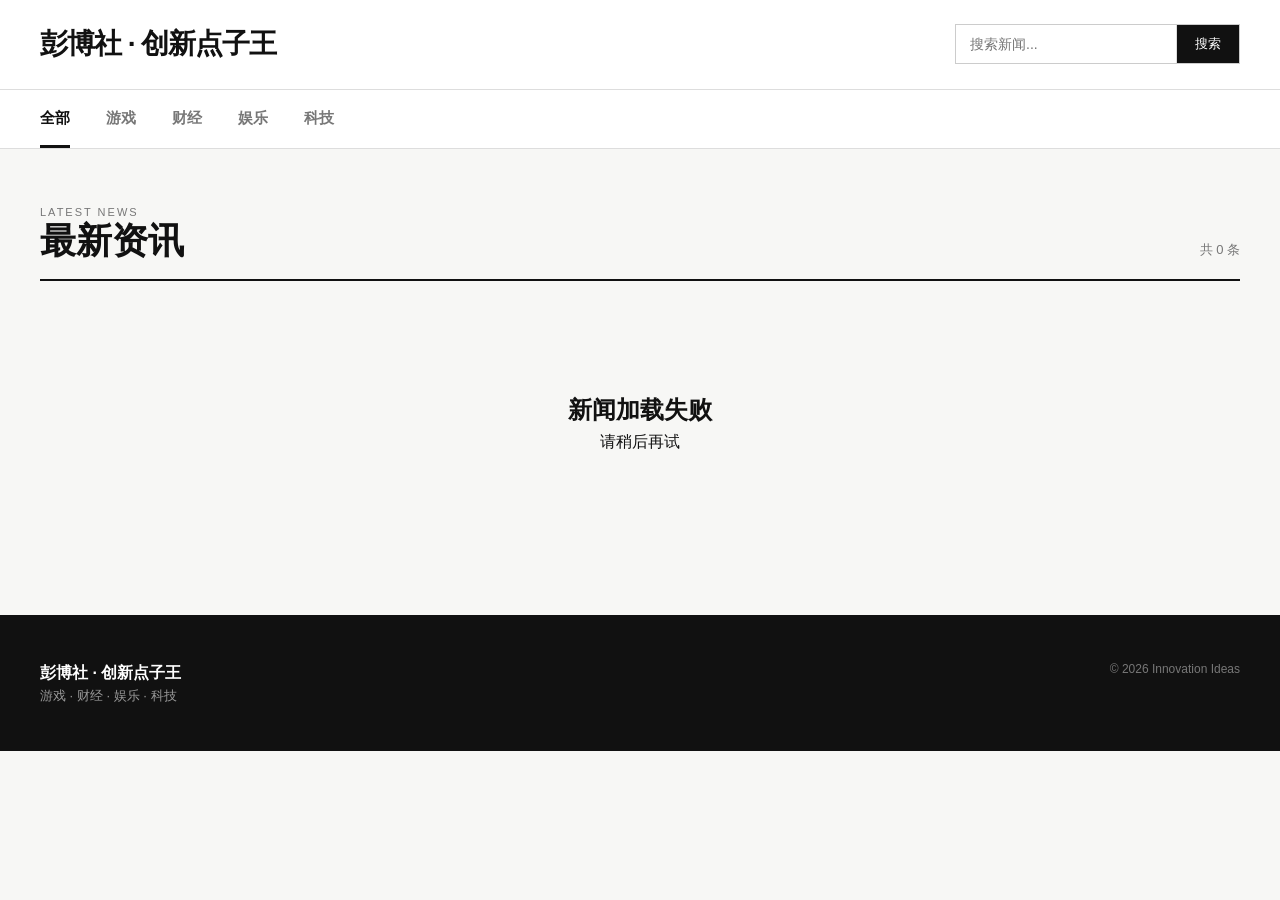
==== commit 22deb9c3: "Update index.html" ====
--- a/index.html
+++ b/index.html
@@ -88,6 +88,15 @@
 
         </button>
 
+
+        <button
+            class="category-button"
+            data-category="科技">
+
+            科技
+
+        </button>
+
     </div>
 
 </nav>
@@ -157,6 +166,19 @@
     </div>
 
 
+
+    <!-- =========================
+         分页
+    ========================== -->
+
+    <nav
+        id="pagination"
+        class="pagination"
+        aria-label="新闻分页">
+
+    </nav>
+
+
 </main>
 
 
@@ -172,7 +194,7 @@
             </strong>
 
             <p>
-                游戏 · 财经 · 娱乐
+                游戏 · 财经 · 娱乐 · 科技
             </p>
 
         </div>
--- a/style.css
+++ b/style.css
@@ -1,18 +1,12 @@
-/* =========================
-   基础设置
-========================= */
-
 * {
     margin: 0;
     padding: 0;
     box-sizing: border-box;
 }
 
-html {
-    scroll-behavior: smooth;
-}
 
 body {
+
     font-family:
         Arial,
         "Helvetica Neue",
@@ -21,6 +15,7 @@
         sans-serif;
 
     background: #f7f7f5;
+
     color: #111;
 
     line-height: 1.6;
@@ -28,243 +23,250 @@
 
 
 /* =========================
-   顶部 Header
+   Header
 ========================= */
 
 .site-header {
-    width: 100%;
-
-    background: #ffffff;
-
-    border-bottom: 1px solid #dedede;
+
+    background: #fff;
+
+    border-bottom:
+        1px solid #ddd;
 
     position: sticky;
+
     top: 0;
 
     z-index: 100;
-}
+
+}
+
 
 .header-inner {
+
     max-width: 1400px;
 
-    margin: 0 auto;
+    margin: auto;
 
     padding: 22px 40px;
 
     display: flex;
 
+    justify-content: space-between;
+
     align-items: center;
 
+    gap: 30px;
+
+}
+
+
+.logo {
+
+    color: #111;
+
+    text-decoration: none;
+
+    font-size: 28px;
+
+    font-weight: 800;
+
+    letter-spacing: -1px;
+
+}
+
+
+/* =========================
+   Search
+========================= */
+
+.search-box {
+
+    display: flex;
+
+    height: 40px;
+
+    border:
+        1px solid #ccc;
+
+    background: #fff;
+
+}
+
+
+.search-box input {
+
+    width: 220px;
+
+    border: none;
+
+    outline: none;
+
+    padding: 0 14px;
+
+    font-size: 14px;
+
+}
+
+
+.search-box button {
+
+    border: none;
+
+    border-left:
+        1px solid #ddd;
+
+    background: #111;
+
+    color: white;
+
+    padding: 0 18px;
+
+    cursor: pointer;
+
+}
+
+
+/* =========================
+   分类
+========================= */
+
+.category-nav {
+
+    background: #fff;
+
+    border-bottom:
+        1px solid #ddd;
+
+}
+
+
+.category-inner {
+
+    max-width: 1400px;
+
+    margin: auto;
+
+    padding: 0 40px;
+
+    height: 58px;
+
+    display: flex;
+
+    align-items: center;
+
+    gap: 36px;
+
+}
+
+
+.category-button {
+
+    height: 58px;
+
+    border: none;
+
+    background: transparent;
+
+    color: #777;
+
+    cursor: pointer;
+
+    font-size: 15px;
+
+    font-weight: 600;
+
+    position: relative;
+
+}
+
+
+.category-button.active {
+
+    color: #111;
+
+}
+
+
+.category-button.active::after {
+
+    content: "";
+
+    position: absolute;
+
+    bottom: 0;
+
+    left: 0;
+
+    right: 0;
+
+    height: 3px;
+
+    background: #111;
+
+}
+
+
+/* =========================
+   主内容
+========================= */
+
+.main-container {
+
+    max-width: 1400px;
+
+    margin: auto;
+
+    padding:
+        55px 40px 80px;
+
+}
+
+
+.page-heading {
+
+    display: flex;
+
     justify-content: space-between;
 
-    gap: 30px;
-}
-
-
-/* Logo */
-
-.logo {
-    text-decoration: none;
-
-    color: #111;
-
-    font-size: 28px;
-
-    font-weight: 800;
-
-    letter-spacing: -1px;
-
-    white-space: nowrap;
-}
-
-.logo:hover {
-    opacity: 0.7;
-}
-
-
-/* =========================
-   搜索框
-========================= */
-
-.search-box {
-    display: flex;
-
-    height: 40px;
-
-    border: 1px solid #cfcfcf;
-
-    background: white;
-}
-
-.search-box input {
-    width: 210px;
-
-    border: none;
-
-    outline: none;
-
-    padding: 0 14px;
-
-    font-size: 14px;
-
-    background: transparent;
-}
-
-.search-box button {
-    border: none;
-
-    border-left: 1px solid #d5d5d5;
-
-    padding: 0 16px;
-
-    background: #111;
-
-    color: white;
-
-    cursor: pointer;
+    align-items: end;
+
+    border-bottom:
+        2px solid #111;
+
+    padding-bottom: 18px;
+
+    margin-bottom: 30px;
+
+}
+
+
+.small-heading {
+
+    font-size: 11px;
+
+    color: #777;
+
+    letter-spacing: 2px;
+
+}
+
+
+.page-heading h1 {
+
+    font-size: 36px;
+
+    line-height: 1.1;
+
+}
+
+
+.news-count {
 
     font-size: 13px;
-}
-
-.search-box button:hover {
-    background: #333;
-}
-
-
-/* =========================
-   分类导航
-========================= */
-
-.category-nav {
-    background: #ffffff;
-
-    border-bottom: 1px solid #dedede;
-}
-
-.category-inner {
-    max-width: 1400px;
-
-    margin: 0 auto;
-
-    padding: 0 40px;
-
-    display: flex;
-
-    gap: 36px;
-
-    height: 58px;
-
-    align-items: center;
-}
-
-.category-button {
-    height: 58px;
-
-    padding: 0;
-
-    border: none;
-
-    background: transparent;
 
     color: #777;
 
-    font-size: 15px;
-
-    font-weight: 600;
-
-    cursor: pointer;
-
-    position: relative;
-
-    transition: color 0.2s ease;
-}
-
-.category-button:hover {
-    color: #111;
-}
-
-.category-button.active {
-    color: #111;
-}
-
-.category-button.active::after {
-    content: "";
-
-    position: absolute;
-
-    left: 0;
-
-    right: 0;
-
-    bottom: 0;
-
-    height: 3px;
-
-    background: #111;
-}
-
-
-/* =========================
-   主内容
-========================= */
-
-.main-container {
-    max-width: 1400px;
-
-    margin: 0 auto;
-
-    padding: 55px 40px 80px;
-}
-
-
-/* =========================
-   页面标题
-========================= */
-
-.page-heading {
-    display: flex;
-
-    justify-content: space-between;
-
-    align-items: end;
-
-    border-bottom: 2px solid #111;
-
-    padding-bottom: 18px;
-
-    margin-bottom: 30px;
-}
-
-.small-heading {
-    font-size: 11px;
-
-    font-weight: 700;
-
-    letter-spacing: 2px;
-
-    color: #777;
-
-    margin-bottom: 5px;
-}
-
-.page-heading h1 {
-    font-size: 36px;
-
-    line-height: 1.1;
-
-    letter-spacing: -1px;
-}
-
-.news-count {
-    font-size: 13px;
-
-    color: #777;
-}
-
-.news-count span {
-    color: #111;
-
-    font-weight: 700;
 }
 
 
@@ -273,12 +275,14 @@
 ========================= */
 
 .news-grid {
+
     display: grid;
 
     grid-template-columns:
         repeat(3, 1fr);
 
     gap: 45px 28px;
+
 }
 
 
@@ -287,25 +291,29 @@
 ========================= */
 
 .news-card {
+
     min-width: 0;
-}
-
-
-/* 图片 */
+
+}
+
 
 .news-image-link {
+
     display: block;
 
     width: 100%;
 
+    aspect-ratio: 16 / 10;
+
     overflow: hidden;
 
     background: #ddd;
 
-    aspect-ratio: 16 / 10;
-}
+}
+
 
 .news-image {
+
     width: 100%;
 
     height: 100%;
@@ -315,306 +323,303 @@
     display: block;
 
     transition:
-        transform 0.45s ease,
-        opacity 0.3s ease;
-}
-
-.news-image-link:hover .news-image {
-    transform: scale(1.04);
-
-    opacity: 0.9;
-}
-
-
-/* 新闻信息 */
+        transform .45s ease;
+
+}
+
+
+.news-image-link:hover
+.news-image {
+
+    transform: scale(1.05);
+
+}
+
 
 .news-info {
+
     padding-top: 14px;
-}
-
-
-/* 分类 */
+
+}
+
 
 .news-category {
-    display: inline-block;
 
     font-size: 11px;
 
     font-weight: 700;
 
+    color: #777;
+
     letter-spacing: 1px;
 
-    margin-bottom: 7px;
+}
+
+
+.news-title {
+
+    display: block;
+
+    color: #111;
+
+    text-decoration: none;
+
+    font-size: 21px;
+
+    font-weight: 700;
+
+    line-height: 1.35;
+
+    margin-top: 6px;
+
+}
+
+
+.news-title:hover {
+
+    text-decoration: underline;
+
+}
+
+
+.news-description {
 
     color: #666;
-}
-
-
-/* 标题 */
-
+
+    font-size: 14px;
+
+    margin-top: 8px;
+
+}
+
+
+.news-date {
+
+    display: block;
+
+    color: #999;
+
+    font-size: 11px;
+
+    margin-top: 10px;
+
+}
+
+
+/* =========================
+   第一篇大新闻
+========================= */
+
+.news-card.featured {
+
+    grid-column: span 2;
+
+}
+
+
+.news-card.featured
+.news-image-link {
+
+    aspect-ratio: 16 / 9;
+
+}
+
+
+.news-card.featured
 .news-title {
-    display: block;
-
-    color: #111;
-
-    text-decoration: none;
-
-    font-size: 21px;
-
-    line-height: 1.35;
-
-    font-weight: 700;
-
-    letter-spacing: -0.4px;
-
-    margin-bottom: 9px;
-}
-
-.news-title:hover {
-    text-decoration: underline;
-}
-
-
-/* 摘要 */
-
-.news-description {
-    color: #666;
-
-    font-size: 14px;
-
-    line-height: 1.7;
-
-    margin-bottom: 10px;
-}
-
-
-/* 日期 */
-
-.news-date {
-    font-size: 11px;
+
+    font-size: 30px;
+
+}
+
+
+/* =========================
+   Loading
+========================= */
+
+.loading {
+
+    text-align: center;
+
+    padding: 80px;
+
+    color: #777;
+
+}
+
+
+/* =========================
+   Empty
+========================= */
+
+.empty-message {
+
+    display: none;
+
+    text-align: center;
+
+    padding: 100px 20px;
+
+}
+
+
+.empty-message h2 {
+
+    font-size: 24px;
+
+}
+
+
+.empty-message p {
+
+    color: #777;
+
+    margin-top: 8px;
+
+}
+
+
+/* =========================
+   Footer
+========================= */
+
+.site-footer {
+
+    background: #111;
+
+    color: white;
+
+}
+
+
+.footer-inner {
+
+    max-width: 1400px;
+
+    margin: auto;
+
+    padding: 45px 40px;
+
+    display: flex;
+
+    justify-content: space-between;
+
+}
+
+
+.footer-inner p {
 
     color: #999;
 
-    letter-spacing: 0.3px;
-}
-
-
-/* =========================
-   第一篇新闻
-   做成大卡片
-========================= */
-
-.news-card.featured {
-    grid-column: span 2;
-
-    grid-row: span 2;
-}
-
-.news-card.featured .news-image-link {
-    aspect-ratio: 16 / 9;
-}
-
-.news-card.featured .news-title {
-    font-size: 30px;
-
-    line-height: 1.25;
-}
-
-
-/* =========================
-   空结果
-========================= */
-
-.empty-message {
-    display: none;
-
-    text-align: center;
-
-    padding: 100px 20px;
-
-    color: #666;
-}
-
-.empty-message h2 {
-    color: #111;
-
-    font-size: 24px;
-
-    margin-bottom: 8px;
-}
-
-.empty-message p {
-    font-size: 14px;
-}
-
-
-/* =========================
-   页脚
-========================= */
-
-.site-footer {
-    background: #111;
-
-    color: white;
-}
-
-.footer-inner {
-    max-width: 1400px;
-
-    margin: 0 auto;
-
-    padding: 45px 40px;
-
-    display: flex;
-
-    justify-content: space-between;
-
-    gap: 30px;
-}
-
-.footer-inner strong {
-    font-size: 18px;
-}
-
-.footer-inner p {
-    color: #999;
-
     font-size: 13px;
 
-    margin-top: 5px;
-}
+}
+
 
 .footer-copy {
+
     color: #777;
 
     font-size: 12px;
 
-    align-self: end;
-}
-
-
-/* =========================
-   平板
-========================= */
-
-@media (max-width: 1000px) {
+}
+
+
+/* =========================
+   手机
+========================= */
+
+@media (max-width: 900px) {
 
     .news-grid {
+
         grid-template-columns:
             repeat(2, 1fr);
-    }
-
-    .news-card.featured {
-        grid-column: span 2;
-    }
-
-    .header-inner,
-    .category-inner,
-    .main-container,
-    .footer-inner {
-        padding-left: 25px;
-        padding-right: 25px;
-    }
-
-}
-
-
-/* =========================
-   手机
-========================= */
+
+    }
+
+}
+
 
 @media (max-width: 650px) {
 
     .header-inner {
-        padding-top: 16px;
-        padding-bottom: 16px;
-
-        align-items: flex-start;
 
         flex-direction: column;
 
-        gap: 14px;
-    }
+        align-items: stretch;
+
+        padding: 18px 20px;
+
+    }
+
 
     .logo {
+
         font-size: 23px;
-    }
-
-    .header-right {
-        width: 100%;
-    }
-
-    .search-box {
-        width: 100%;
-    }
+
+    }
+
 
     .search-box input {
+
         flex: 1;
 
         width: auto;
+
     }
 
 
     .category-inner {
-        padding-left: 20px;
-        padding-right: 20px;
+
+        padding: 0 20px;
 
         gap: 25px;
 
         overflow-x: auto;
-    }
-
-    .category-button {
-        flex-shrink: 0;
+
     }
 
 
     .main-container {
+
         padding:
             35px 20px 60px;
-    }
-
-
-    .page-heading {
-        align-items: flex-end;
-    }
-
-    .page-heading h1 {
-        font-size: 28px;
+
     }
 
 
     .news-grid {
+
         grid-template-columns: 1fr;
 
-        gap: 38px;
-    }
+    }
+
 
     .news-card.featured {
+
         grid-column: span 1;
 
-        grid-row: auto;
-    }
-
-    .news-card.featured .news-title {
+    }
+
+
+    .news-card.featured
+    .news-title {
+
         font-size: 25px;
-    }
-
-
-    .news-title {
-        font-size: 19px;
+
     }
 
 
     .footer-inner {
+
         padding:
             35px 20px;
 
         flex-direction: column;
-    }
-
-    .footer-copy {
-        align-self: auto;
-    }
-
-}
+
+        gap: 20px;
+
+    }
+
+}
